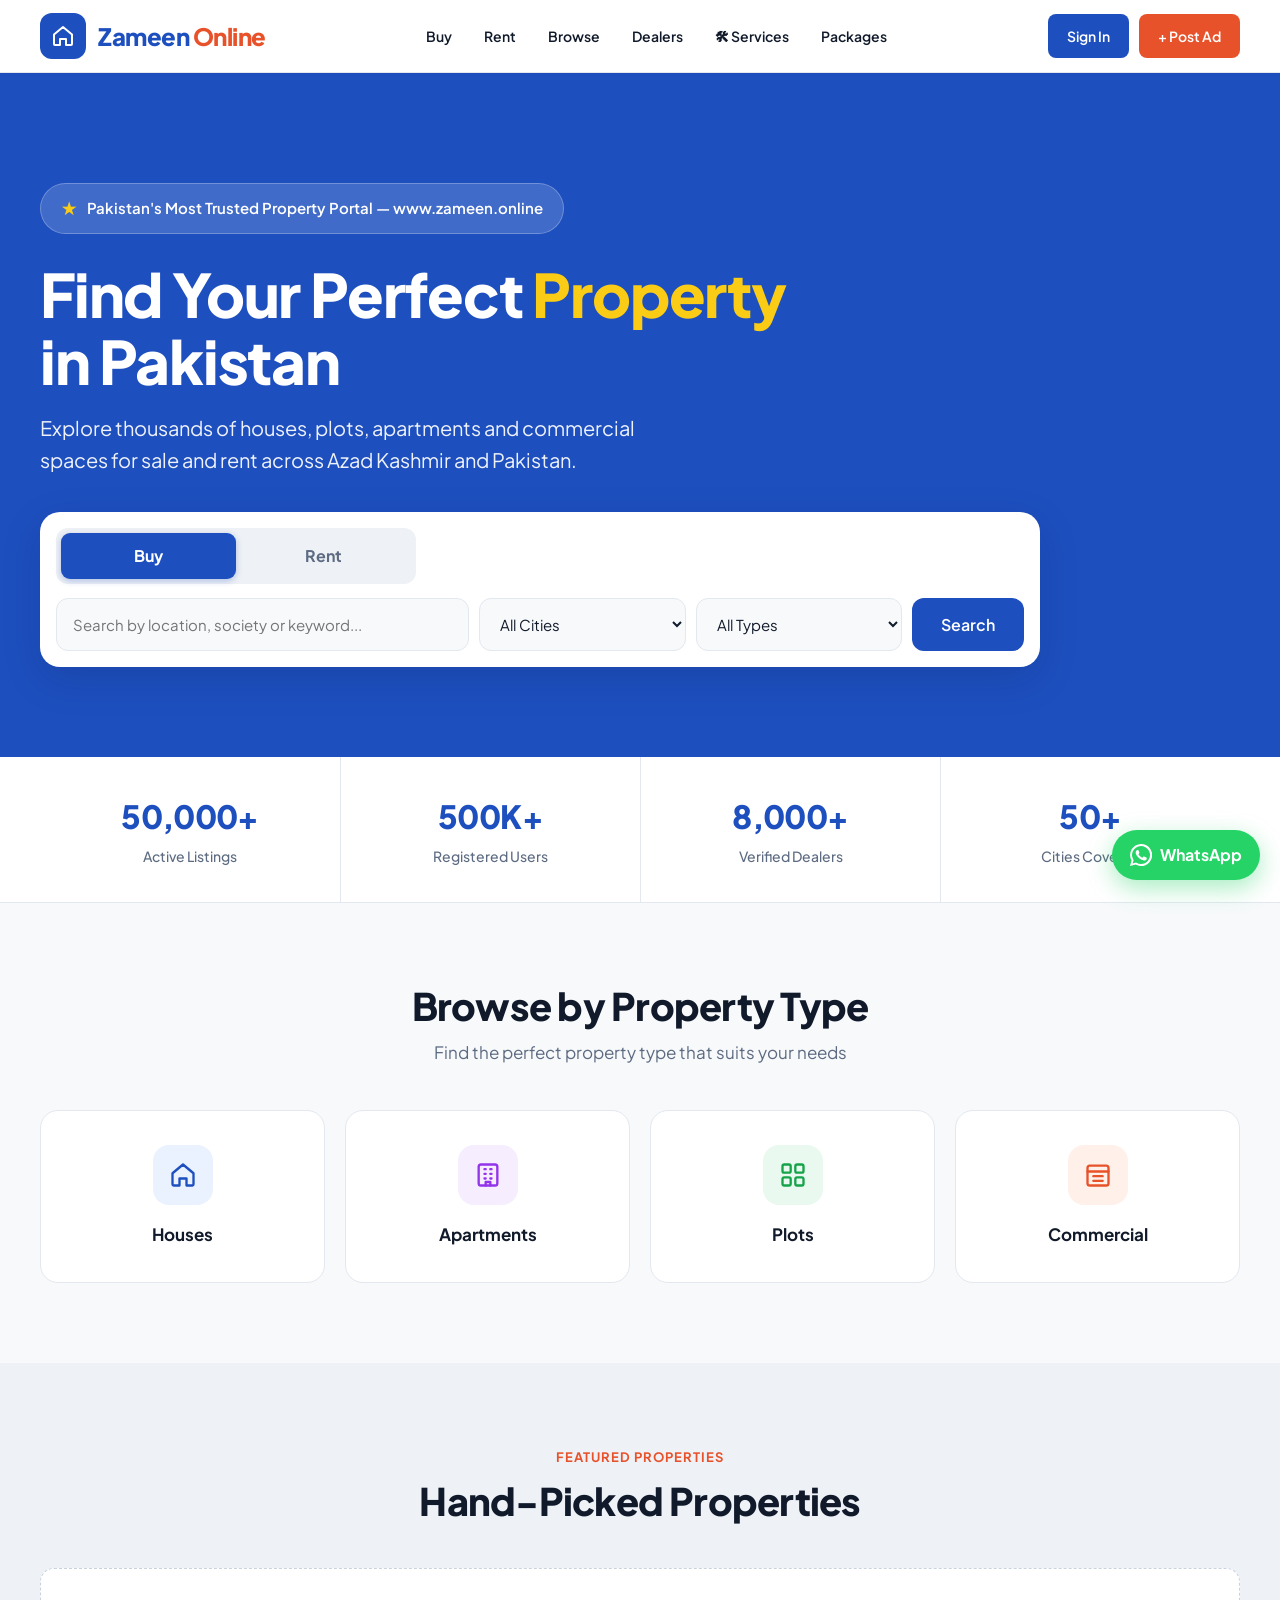
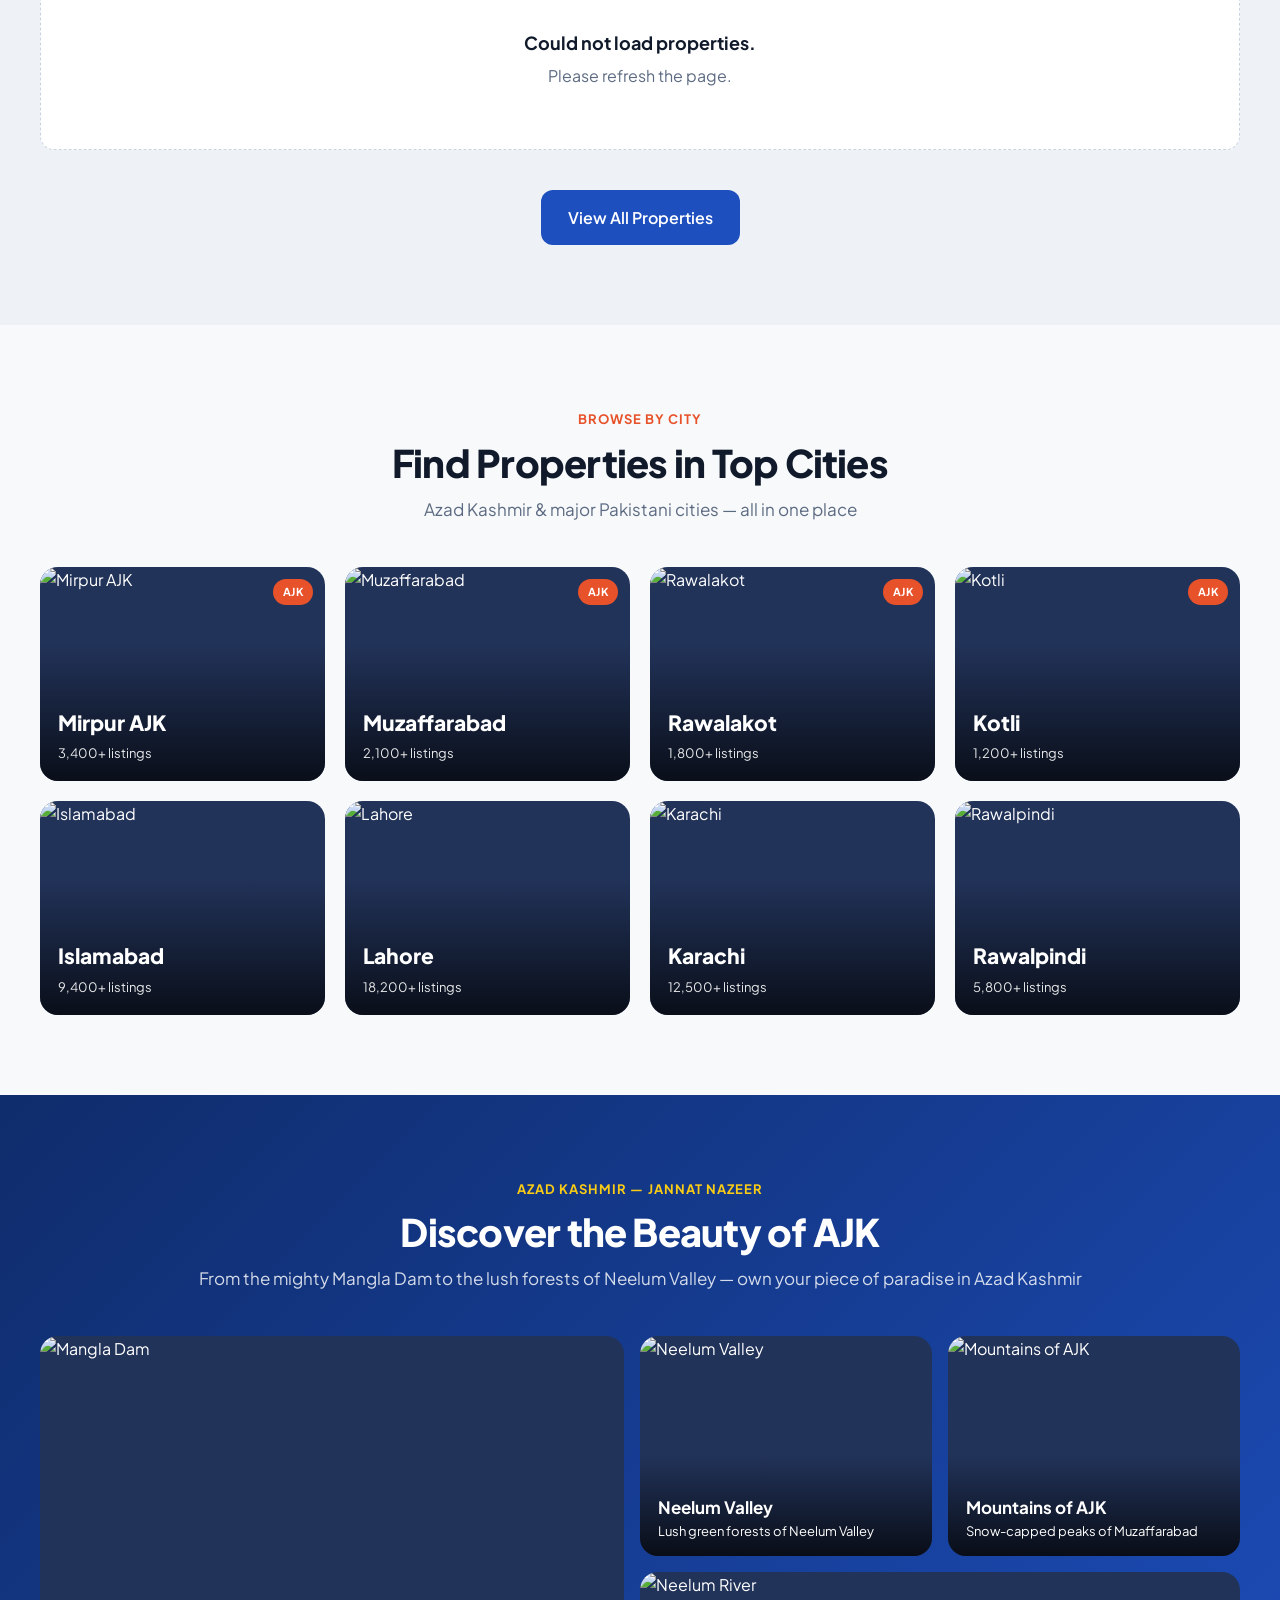
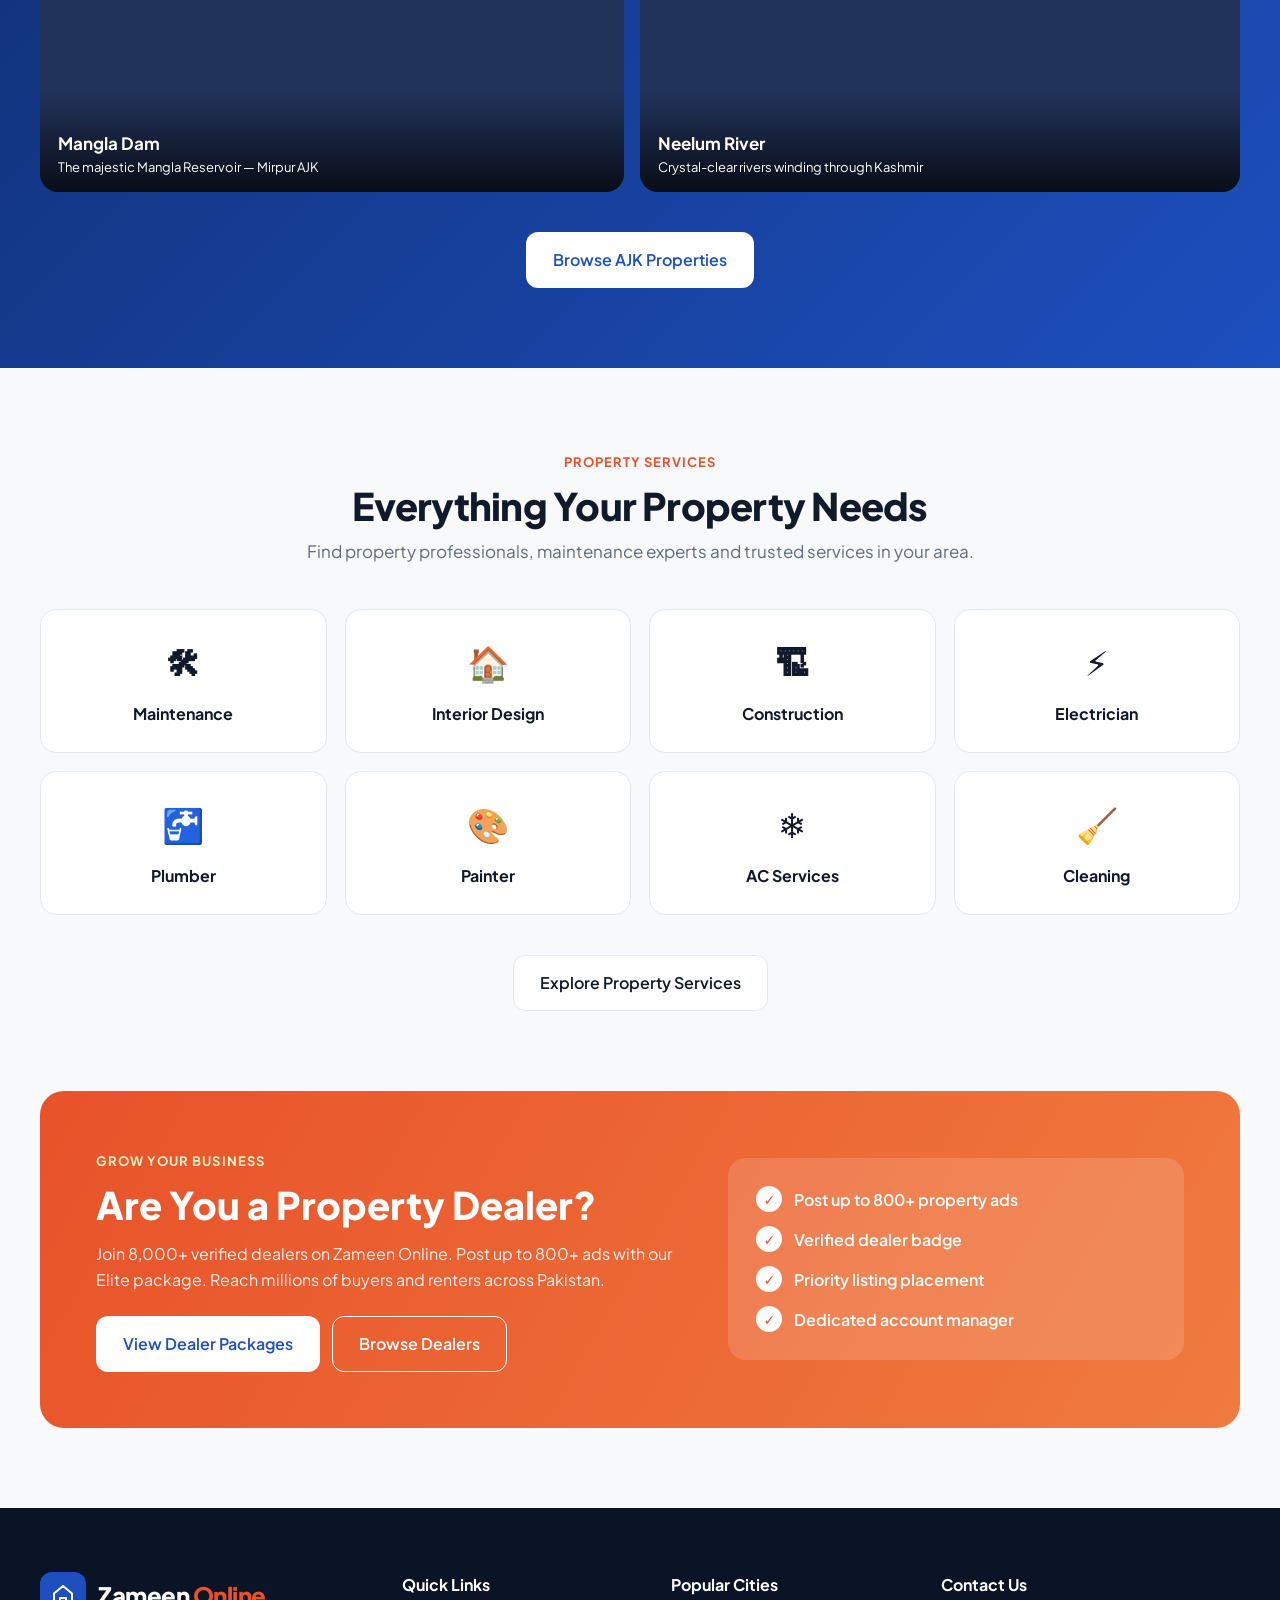
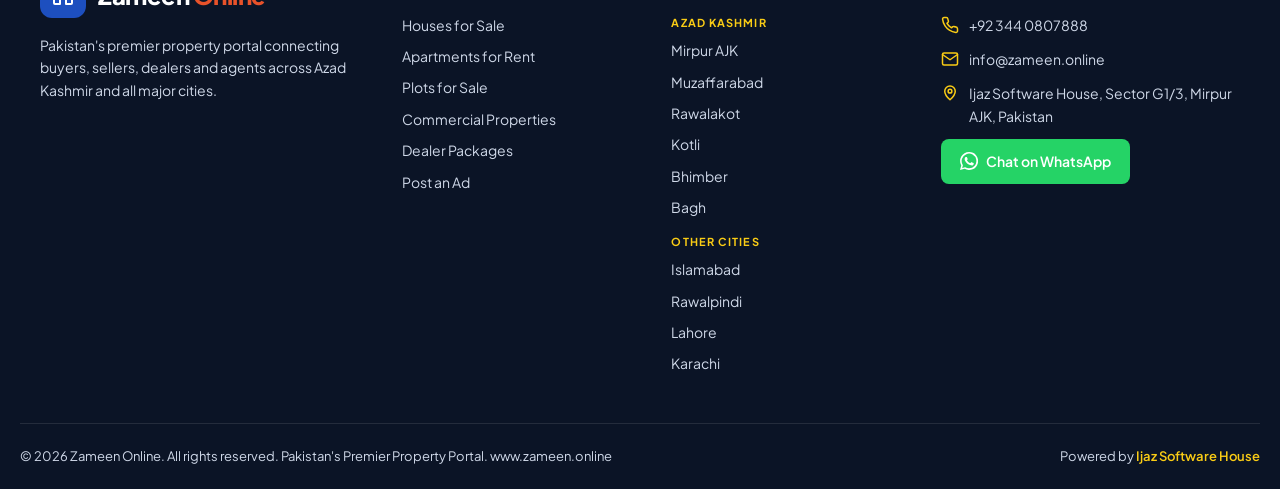
==== index.html @ d78cfe27 "Initial commit: Zameen Online project files with live Firebase config" ====
<!DOCTYPE html>
<html lang="en">
<head>
  <meta charset="UTF-8">
  <meta name="viewport" content="width=device-width, initial-scale=1.0">
  <title>Zameen Online - AJK &amp; Pakistan Premier Property Portal | Powered by Ijazs.online</title>
  <meta name="description" content="Find houses, plots, apartments and commercial properties for sale and rent across Azad Kashmir and Pakistan. Zameen Online - your trusted real estate partner.">
  <meta name="theme-color" content="#1a3f8f">
  <meta property="og:title" content="Zameen Online - AJK & Pakistan Property Portal">
  <meta property="og:description" content="Houses, plots, apartments and commercial properties for sale and rent in Mirpur, Muzaffarabad, Rawalakot, Islamabad, Lahore and more.">
  <meta property="og:image" content="https://images.unsplash.com/photo-1580587771525-78b9dba3b914?w=1200">
  <link rel="icon" href="assets/img/favicon.svg" type="image/svg+xml">
  <link rel="preconnect" href="https://fonts.googleapis.com"><link rel="preconnect" href="https://fonts.gstatic.com" crossorigin>
  <link href="https://fonts.googleapis.com/css2?family=Plus+Jakarta+Sans:wght@400;500;600;700;800&display=swap" rel="stylesheet">
  <link rel="stylesheet" href="assets/css/style.css">
</head>
<body>
<div id="site-header"></div>
<main>
  <!-- HERO -->
  <section class="hero">
    <div class="container">
      <div class="hero-badge"><span class="star">★</span> Pakistan's Most Trusted Property Portal — www.zameen.online</div>
      <h1>Find Your Perfect <span class="hl">Property</span> in Pakistan</h1>
      <p class="lead">Explore thousands of houses, plots, apartments and commercial spaces for sale and rent across Azad Kashmir and Pakistan.</p>
      <form class="search-card" id="hero-search">
        <div class="tabs" role="tablist">
          <button type="button" class="active" data-purpose="sale">Buy</button>
          <button type="button" data-purpose="rent">Rent</button>
        </div>
        <div class="search-grid">
          <input class="field" name="q" placeholder="Search by location, society or keyword...">
          <select class="field" name="city" id="hero-city"></select>
          <select class="field" name="type" id="hero-type"></select>
          <button class="btn btn-primary btn-lg" type="submit">Search</button>
        </div>
      </form>
    </div>
  </section>

  <!-- STATS -->
  <section class="stats">
    <div class="container stats-grid">
      <div class="stat"><b>50,000+</b><span>Active Listings</span></div>
      <div class="stat"><b>500K+</b><span>Registered Users</span></div>
      <div class="stat"><b>8,000+</b><span>Verified Dealers</span></div>
      <div class="stat"><b>50+</b><span>Cities Covered</span></div>
    </div>
  </section>

  <!-- PROPERTY TYPES -->
  <section class="section">
    <div class="container">
      <div class="section-head"><h2>Browse by Property Type</h2><p>Find the perfect property type that suits your needs</p></div>
      <div class="type-grid" id="type-grid"></div>
    </div>
  </section>

  <!-- FEATURED -->
  <section class="section alt">
    <div class="container">
      <div class="section-head"><span class="eyebrow">Featured Properties</span><h2>Hand-Picked Properties</h2></div>
      <div class="prop-grid" id="featured"><div class="skeleton"></div><div class="skeleton"></div><div class="skeleton"></div></div>
      <div class="section-foot"><a class="btn btn-primary btn-lg" href="listings.html">View All Properties</a></div>
    </div>
  </section>

  <!-- CITIES -->
  <section class="section">
    <div class="container">
      <div class="section-head"><span class="eyebrow">Browse by City</span><h2>Find Properties in Top Cities</h2><p>Azad Kashmir &amp; major Pakistani cities — all in one place</p></div>
      <div class="city-grid" id="city-grid"></div>
    </div>
  </section>

  <!-- AJK -->
  <section class="section ajk-band">
    <div class="container">
      <div class="section-head"><span class="eyebrow">Azad Kashmir — Jannat Nazeer</span><h2>Discover the Beauty of AJK</h2><p>From the mighty Mangla Dam to the lush forests of Neelum Valley — own your piece of paradise in Azad Kashmir</p></div>
      <div class="gallery">
        <figure><img src="https://images.unsplash.com/photo-1711554978131-d0d5a960a90e?w=1000" alt="Mangla Dam" loading="lazy"><figcaption><b>Mangla Dam</b>The majestic Mangla Reservoir — Mirpur AJK</figcaption></figure>
        <figure><img src="https://images.unsplash.com/photo-1621232082074-1a7750ecc557?w=800" alt="Neelum Valley" loading="lazy"><figcaption><b>Neelum Valley</b>Lush green forests of Neelum Valley</figcaption></figure>
        <figure><img src="https://images.unsplash.com/photo-1661667554227-6bbb8d8f3e8d?w=800" alt="Mountains of AJK" loading="lazy"><figcaption><b>Mountains of AJK</b>Snow-capped peaks of Muzaffarabad</figcaption></figure>
        <figure><img src="https://images.unsplash.com/photo-1710609942195-b9dab8f48fc6?w=1000" alt="Neelum River" loading="lazy"><figcaption><b>Neelum River</b>Crystal-clear rivers winding through Kashmir</figcaption></figure>
      </div>
      <div class="section-foot"><a class="btn btn-white btn-lg" href="listings.html?region=ajk">Browse AJK Properties</a></div>
    </div>
  </section>

  <!-- SERVICES -->
  <section class="section">
    <div class="container">
      <div class="section-head"><span class="eyebrow">Property Services</span><h2>Everything Your Property Needs</h2><p>Find property professionals, maintenance experts and trusted services in your area.</p></div>
      <div class="service-grid" id="service-grid"></div>
      <div class="section-foot"><a class="btn btn-outline btn-lg" href="services.html">Explore Property Services</a></div>
    </div>
  </section>

  <!-- DEALER CTA -->
  <section class="section" style="padding-top:0">
    <div class="container">
      <div class="cta">
        <div>
          <span class="eyebrow">Grow Your Business</span>
          <h2>Are You a Property Dealer?</h2>
          <p>Join 8,000+ verified dealers on Zameen Online. Post up to 800+ ads with our Elite package. Reach millions of buyers and renters across Pakistan.</p>
          <div class="actions"><a class="btn btn-white btn-lg" href="packages.html">View Dealer Packages</a><a class="btn btn-outline-w btn-lg" href="dealers.html">Browse Dealers</a></div>
        </div>
        <ul>
          <li>Post up to 800+ property ads</li>
          <li>Verified dealer badge</li>
          <li>Priority listing placement</li>
          <li>Dedicated account manager</li>
        </ul>
      </div>
    </div>
  </section>
</main>
<div id="site-footer"></div>
<script type="module" src="assets/js/pages/home.js"></script>
</body>
</html>
---- assets/css/style.css ----
/* =========================================================
   Zameen Online — Theme
   Powered by Ijaz Software House (www.ijazs.online)
   ========================================================= */
:root {
  --primary: #1d4fbf;
  --primary-dark: #1a3f8f;
  --primary-light: #e8effc;
  --accent: #e8522a;
  --accent-dark: #c9401c;
  --yellow: #facc15;
  --green: #16a34a;
  --purple: #9333ea;
  --bg: #f7f9fb;
  --card: #ffffff;
  --text: #111a2b;
  --muted: #5d6b82;
  --border: #e3e8ef;
  --footer: #0b1426;
  --radius: 14px;
  --radius-sm: 8px;
  --shadow: 0 1px 2px rgba(16, 24, 40, .05), 0 4px 16px rgba(16, 24, 40, .06);
  --shadow-lg: 0 12px 40px rgba(16, 24, 40, .14);
  --max: 1240px;
}

* { box-sizing: border-box; margin: 0; padding: 0; }
html { scroll-behavior: smooth; }
body {
  font-family: "Plus Jakarta Sans", ui-sans-serif, system-ui, -apple-system, "Segoe UI", sans-serif;
  background: var(--bg);
  color: var(--text);
  line-height: 1.6;
  -webkit-font-smoothing: antialiased;
}
img { max-width: 100%; display: block; }
a { color: inherit; text-decoration: none; }
button, input, select, textarea { font: inherit; color: inherit; }
.container { max-width: var(--max); margin: 0 auto; padding: 0 20px; }
.hidden { display: none !important; }

/* ---------- Buttons ---------- */
.btn {
  display: inline-flex; align-items: center; justify-content: center; gap: 8px;
  padding: 10px 18px; border-radius: var(--radius-sm); border: 1px solid transparent;
  font-weight: 600; font-size: 14px; cursor: pointer; transition: .18s ease; white-space: nowrap;
}
.btn-primary { background: var(--primary); color: #fff; }
.btn-primary:hover { background: var(--primary-dark); }
.btn-accent { background: var(--accent); color: #fff; }
.btn-accent:hover { background: var(--accent-dark); }
.btn-outline { background: #fff; border-color: var(--border); color: var(--text); }
.btn-outline:hover { border-color: var(--primary); color: var(--primary); }
.btn-white { background: #fff; color: var(--primary); }
.btn-white:hover { background: var(--primary-light); }
.btn-ghost { background: transparent; color: var(--text); }
.btn-ghost:hover { background: var(--primary-light); color: var(--primary); }
.btn-green { background: #25d366; color: #fff; }
.btn-green:hover { background: #1eb858; }
.btn-danger { background: #dc2626; color: #fff; }
.btn-danger:hover { background: #b91c1c; }
.btn-lg { padding: 14px 26px; font-size: 16px; border-radius: 12px; }
.btn-sm { padding: 6px 12px; font-size: 13px; }
.btn-block { width: 100%; }
.btn:disabled { opacity: .6; cursor: not-allowed; }

/* ---------- Header ---------- */
.site-header {
  position: sticky; top: 0; z-index: 50; background: #fff;
  border-bottom: 1px solid var(--border); box-shadow: 0 1px 3px rgba(0,0,0,.04);
}
.header-inner { display: flex; align-items: center; justify-content: space-between; height: 72px; gap: 20px; }
.logo { display: flex; align-items: center; gap: 12px; font-weight: 800; font-size: 24px; letter-spacing: -.02em; }
.logo-icon {
  width: 46px; height: 46px; border-radius: 12px; background: var(--primary);
  display: grid; place-items: center; color: #fff; flex-shrink: 0;
}
.logo-icon svg { width: 24px; height: 24px; }
.logo .z { color: var(--primary); }
.logo .o { color: var(--accent); }
.main-nav { display: flex; align-items: center; gap: 4px; }
.main-nav a {
  padding: 8px 14px; border-radius: var(--radius-sm); font-size: 14px; font-weight: 600; color: var(--text);
}
.main-nav a:hover, .main-nav a.active { background: var(--primary-light); color: var(--primary); }
.header-actions { display: flex; align-items: center; gap: 10px; }
.menu-toggle { display: none; background: none; border: 0; cursor: pointer; padding: 8px; }
.menu-toggle svg { width: 28px; height: 28px; }
.user-chip {
  display: flex; align-items: center; gap: 8px; padding: 6px 12px 6px 6px; border-radius: 99px;
  border: 1px solid var(--border); font-size: 14px; font-weight: 600; cursor: pointer; background: #fff;
}
.avatar {
  width: 30px; height: 30px; border-radius: 50%; background: var(--primary); color: #fff;
  display: grid; place-items: center; font-weight: 700; font-size: 13px;
}
.mobile-nav { display: none; }

@media (max-width: 1024px) {
  .main-nav, .header-actions .desk { display: none; }
  .menu-toggle { display: block; }
  .mobile-nav.open {
    display: flex; flex-direction: column; gap: 4px; padding: 12px 20px 20px; background: #fff;
    border-top: 1px solid var(--border);
  }
  .mobile-nav a { padding: 12px 14px; border-radius: var(--radius-sm); font-weight: 600; }
  .mobile-nav a:hover { background: var(--primary-light); color: var(--primary); }
  .mobile-nav .btn { margin-top: 6px; }
}

/* ---------- Hero ---------- */
.hero {
  position: relative; color: #fff; padding: 110px 0 90px; overflow: hidden;
  background: #1d4fbf url("https://images.unsplash.com/photo-1580587771525-78b9dba3b914?w=1600") center/cover no-repeat;
}
.hero::before {
  content: ""; position: absolute; inset: 0;
  background: linear-gradient(110deg, rgba(29,79,191,.96) 0%, rgba(29,79,191,.82) 45%, rgba(29,79,191,.45) 100%);
}
.hero .container { position: relative; }
.hero-badge {
  display: inline-flex; align-items: center; gap: 10px; padding: 10px 20px; border-radius: 99px;
  background: rgba(255,255,255,.16); border: 1px solid rgba(255,255,255,.25); backdrop-filter: blur(6px);
  font-weight: 600; font-size: 15px; margin-bottom: 26px;
}
.hero-badge .star { color: var(--yellow); font-size: 18px; }
.hero h1 { font-size: clamp(34px, 5.4vw, 60px); line-height: 1.12; font-weight: 800; letter-spacing: -.02em; max-width: 780px; }
.hero h1 .hl { color: var(--yellow); }
.hero p.lead { font-size: clamp(16px, 2vw, 20px); opacity: .92; margin: 18px 0 36px; max-width: 640px; }

.search-card {
  background: #fff; color: var(--text); border-radius: 20px; padding: 16px; box-shadow: var(--shadow-lg);
  max-width: 1000px;
}
.tabs { display: grid; grid-template-columns: 1fr 1fr; background: #eef1f5; padding: 5px; border-radius: 12px; margin-bottom: 14px; max-width: 360px; }
.tabs button {
  border: 0; background: transparent; padding: 10px; border-radius: 9px; font-weight: 700; color: var(--muted); cursor: pointer;
}
.tabs button.active { background: var(--primary); color: #fff; box-shadow: 0 2px 6px rgba(29,79,191,.3); }
.search-grid { display: grid; grid-template-columns: 2fr 1fr 1fr auto; gap: 10px; }
.field {
  width: 100%; padding: 13px 16px; border-radius: 12px; border: 1px solid var(--border); background: #f7f9fb;
  outline: none; transition: .15s; font-size: 15px;
}
.field:focus { border-color: var(--primary); background: #fff; box-shadow: 0 0 0 3px rgba(29,79,191,.12); }
textarea.field { resize: vertical; min-height: 120px; }
.search-grid .btn { border-radius: 12px; padding: 13px 28px; }
@media (max-width: 800px) {
  .hero { padding: 80px 0 60px; }
  .search-grid { grid-template-columns: 1fr; }
  .tabs { max-width: none; }
}

/* ---------- Stats ---------- */
.stats { background: #fff; border-bottom: 1px solid var(--border); }
.stats-grid { display: grid; grid-template-columns: repeat(4, 1fr); text-align: center; }
.stat { padding: 34px 10px; }
.stat + .stat { border-left: 1px solid var(--border); }
.stat b { display: block; font-size: 32px; font-weight: 800; color: var(--primary); letter-spacing: -.02em; }
.stat span { color: var(--muted); font-size: 14px; font-weight: 500; }
@media (max-width: 700px) {
  .stats-grid { grid-template-columns: 1fr 1fr; }
  .stat:nth-child(3) { border-left: 0; }
  .stat:nth-child(n+3) { border-top: 1px solid var(--border); }
  .stat b { font-size: 26px; }
}

/* ---------- Sections ---------- */
.section { padding: 80px 0; }
.section.alt { background: #eef2f7; }
.section-head { text-align: center; margin-bottom: 44px; }
.eyebrow {
  display: inline-block; font-size: 13px; font-weight: 700; color: var(--accent); text-transform: uppercase;
  letter-spacing: .08em; margin-bottom: 10px;
}
.section-head h2 { font-size: clamp(26px, 3.4vw, 38px); font-weight: 800; letter-spacing: -.02em; line-height: 1.2; }
.section-head p { color: var(--muted); font-size: 17px; margin-top: 10px; }
.section-foot { text-align: center; margin-top: 40px; }
@media (max-width: 700px) { .section { padding: 56px 0; } }

/* ---------- Type cards ---------- */
.type-grid { display: grid; grid-template-columns: repeat(4, 1fr); gap: 20px; }
.type-card {
  background: #fff; border: 1px solid var(--border); border-radius: 18px; padding: 34px 20px; text-align: center;
  transition: .2s; font-weight: 700; font-size: 17px;
}
.type-card:hover { transform: translateY(-4px); box-shadow: var(--shadow-lg); border-color: transparent; }
.type-icon { width: 60px; height: 60px; border-radius: 16px; margin: 0 auto 16px; display: grid; place-items: center; }
.type-icon svg { width: 28px; height: 28px; }
.ti-blue { background: #eaf1ff; color: var(--primary); }
.ti-purple { background: #f6edff; color: var(--purple); }
.ti-green { background: #e9f9ef; color: var(--green); }
.ti-orange { background: #fff0ea; color: var(--accent); }
.type-card small { display: block; font-weight: 500; color: var(--muted); font-size: 13px; margin-top: 4px; }
@media (max-width: 800px) { .type-grid { grid-template-columns: 1fr 1fr; gap: 14px; } }

/* ---------- Property cards ---------- */
.prop-grid { display: grid; grid-template-columns: repeat(auto-fill, minmax(280px, 1fr)); gap: 24px; }
.prop-card {
  background: #fff; border-radius: var(--radius); overflow: hidden; border: 1px solid var(--border);
  transition: .2s; display: flex; flex-direction: column;
}
.prop-card:hover { box-shadow: var(--shadow-lg); transform: translateY(-3px); }
.prop-img { position: relative; aspect-ratio: 16/11; background: #dfe6ef; overflow: hidden; }
.prop-img img { width: 100%; height: 100%; object-fit: cover; transition: .4s; }
.prop-card:hover .prop-img img { transform: scale(1.05); }
.badges { position: absolute; top: 12px; left: 12px; display: flex; gap: 6px; flex-wrap: wrap; }
.badge {
  display: inline-block; padding: 4px 10px; border-radius: 99px; font-size: 11px; font-weight: 700;
  text-transform: uppercase; letter-spacing: .04em; background: #fff; color: var(--text);
}
.badge-sale { background: var(--primary); color: #fff; }
.badge-rent { background: var(--green); color: #fff; }
.badge-featured { background: var(--yellow); color: #3b2f00; }
.badge-ajk { background: var(--accent); color: #fff; }
.badge-pending { background: #fef3c7; color: #92400e; }
.badge-approved { background: #dcfce7; color: #166534; }
.badge-rejected { background: #fee2e2; color: #991b1b; }
.badge-verified { background: #dcfce7; color: #166534; }
.fav-btn {
  position: absolute; top: 10px; right: 10px; width: 36px; height: 36px; border-radius: 50%; border: 0;
  background: rgba(255,255,255,.95); display: grid; place-items: center; cursor: pointer; color: var(--muted);
}
.fav-btn.on { color: #e11d48; }
.fav-btn svg { width: 18px; height: 18px; }
.prop-body { padding: 16px 18px 18px; display: flex; flex-direction: column; gap: 6px; flex: 1; }
.price { font-size: 21px; font-weight: 800; color: var(--primary); letter-spacing: -.01em; }
.price small { font-size: 13px; color: var(--muted); font-weight: 600; }
.prop-title { font-weight: 700; font-size: 16px; line-height: 1.35; display: -webkit-box; -webkit-line-clamp: 2; -webkit-box-orient: vertical; overflow: hidden; }
.prop-loc { color: var(--muted); font-size: 14px; display: flex; align-items: center; gap: 5px; }
.prop-loc svg { width: 15px; height: 15px; flex-shrink: 0; }
.prop-meta {
  display: flex; gap: 16px; margin-top: auto; padding-top: 12px; border-top: 1px solid var(--border);
  color: var(--muted); font-size: 13px; font-weight: 600;
}
.prop-meta span { display: flex; align-items: center; gap: 5px; }
.prop-meta svg { width: 16px; height: 16px; }

/* ---------- City cards ---------- */
.city-grid { display: grid; grid-template-columns: repeat(4, 1fr); gap: 20px; }
.city-card { position: relative; border-radius: 18px; overflow: hidden; aspect-ratio: 4/3; color: #fff; background: #22335a; }
.city-card img { width: 100%; height: 100%; object-fit: cover; transition: .5s; }
.city-card:hover img { transform: scale(1.08); }
.city-card::after { content: ""; position: absolute; inset: 0; background: linear-gradient(180deg, transparent 35%, rgba(0,0,0,.72)); }
.city-card .info { position: absolute; left: 18px; bottom: 16px; z-index: 1; }
.city-card h3 { font-size: 21px; font-weight: 800; }
.city-card .info span { font-size: 13px; opacity: .9; }
.city-card .badge { position: absolute; top: 12px; right: 12px; z-index: 1; }
@media (max-width: 900px) { .city-grid { grid-template-columns: 1fr 1fr; gap: 14px; } .city-card h3 { font-size: 17px; } }

/* ---------- AJK band ---------- */
.ajk-band { background: linear-gradient(135deg, #0f2c6b, #1d4fbf); color: #fff; }
.ajk-band .section-head p { color: rgba(255,255,255,.82); }
.ajk-band .eyebrow { color: var(--yellow); }
.gallery { display: grid; grid-template-columns: 2fr 1fr 1fr; grid-template-rows: 220px 220px; gap: 16px; }
.gallery figure { position: relative; border-radius: 18px; overflow: hidden; background: #22335a; }
.gallery figure:first-child { grid-row: span 2; }
.gallery img { width: 100%; height: 100%; object-fit: cover; }
.gallery figcaption {
  position: absolute; left: 0; right: 0; bottom: 0; padding: 40px 18px 14px;
  background: linear-gradient(transparent, rgba(0,0,0,.75)); font-size: 13px;
}
.gallery figcaption b { display: block; font-size: 17px; }
.gallery figure:nth-child(4) { grid-column: span 2; }
@media (max-width: 800px) {
  .gallery { grid-template-columns: 1fr 1fr; grid-template-rows: auto; }
  .gallery figure { height: 180px; }
  .gallery figure:first-child { grid-column: span 2; grid-row: auto; height: 240px; }
  .gallery figure:nth-child(4) { grid-column: span 2; }
}

/* ---------- Services ---------- */
.service-grid { display: grid; grid-template-columns: repeat(4, 1fr); gap: 18px; }
.service-card {
  background: #fff; border: 1px solid var(--border); border-radius: 16px; padding: 26px 16px; text-align: center;
  font-weight: 700; transition: .2s;
}
.service-card:hover { border-color: var(--primary); box-shadow: var(--shadow); transform: translateY(-3px); }
.service-card .emoji { font-size: 34px; display: block; margin-bottom: 10px; }
@media (max-width: 800px) { .service-grid { grid-template-columns: 1fr 1fr; gap: 12px; } }

/* ---------- Dealer CTA ---------- */
.cta {
  background: linear-gradient(120deg, var(--accent), #f07b3f); color: #fff; border-radius: 24px; padding: 56px;
  display: grid; grid-template-columns: 1.3fr 1fr; gap: 40px; align-items: center; position: relative; overflow: hidden;
}
.cta .eyebrow { color: #fff3c4; }
.cta h2 { font-size: clamp(26px, 3.4vw, 38px); font-weight: 800; line-height: 1.2; }
.cta p { opacity: .92; margin: 14px 0 24px; font-size: 16px; }
.cta ul { list-style: none; display: grid; gap: 14px; background: rgba(255,255,255,.14); padding: 28px; border-radius: 18px; }
.cta li { display: flex; gap: 12px; align-items: center; font-weight: 600; }
.cta li::before {
  content: "✓"; width: 26px; height: 26px; border-radius: 50%; background: #fff; color: var(--accent);
  display: grid; place-items: center; font-weight: 800; flex-shrink: 0; font-size: 14px;
}
.cta .actions { display: flex; gap: 12px; flex-wrap: wrap; }
.cta .btn-outline-w { border: 1.5px solid #fff; color: #fff; background: transparent; }
.cta .btn-outline-w:hover { background: rgba(255,255,255,.14); }
@media (max-width: 800px) { .cta { grid-template-columns: 1fr; padding: 32px 22px; } }

/* ---------- Footer ---------- */
.site-footer { background: var(--footer); color: #cfd8e8; padding: 64px 0 0; margin-top: 0; }
.footer-grid { display: grid; grid-template-columns: 1.4fr 1fr 1fr 1.3fr; gap: 40px; }
.site-footer .logo { color: #fff; margin-bottom: 16px; }
.site-footer .logo .z { color: #fff; }
.site-footer h4 { color: #fff; font-size: 16px; margin-bottom: 16px; }
.site-footer h5 { color: var(--yellow); font-size: 11px; letter-spacing: .1em; margin: 6px 0 8px; }
.site-footer ul { list-style: none; display: grid; gap: 9px; font-size: 14px; }
.site-footer a:hover { color: #fff; }
.site-footer p { font-size: 14px; }
.contact-line { display: flex; gap: 10px; align-items: flex-start; font-size: 14px; margin-bottom: 12px; }
.contact-line svg { width: 18px; height: 18px; flex-shrink: 0; margin-top: 2px; color: var(--yellow); }
.footer-bottom {
  margin-top: 48px; border-top: 1px solid rgba(255,255,255,.1); padding: 22px 0; font-size: 13px;
  display: flex; justify-content: space-between; gap: 16px; flex-wrap: wrap;
}
.footer-bottom a { color: var(--yellow); font-weight: 600; }
@media (max-width: 900px) { .footer-grid { grid-template-columns: 1fr 1fr; } }
@media (max-width: 560px) { .footer-grid { grid-template-columns: 1fr; } }

.wa-float {
  position: fixed; right: 20px; bottom: 20px; z-index: 60; background: #25d366; color: #fff; border-radius: 99px;
  padding: 12px 18px; display: flex; align-items: center; gap: 8px; font-weight: 700; box-shadow: 0 8px 24px rgba(37,211,102,.4);
}
.wa-float svg { width: 22px; height: 22px; }
@media (max-width: 560px) { .wa-float span { display: none; } .wa-float { padding: 14px; } }

/* ---------- Page header ---------- */
.page-hero { background: linear-gradient(120deg, var(--primary-dark), var(--primary)); color: #fff; padding: 48px 0; }
.page-hero h1 { font-size: clamp(26px, 3.6vw, 38px); font-weight: 800; letter-spacing: -.02em; }
.page-hero p { opacity: .88; margin-top: 6px; }
.crumbs { font-size: 13px; opacity: .8; margin-bottom: 8px; }
.crumbs a:hover { text-decoration: underline; }

/* ---------- Listings layout ---------- */
.listing-layout { display: grid; grid-template-columns: 290px 1fr; gap: 28px; padding: 36px 0 70px; align-items: start; }
.filters { background: #fff; border: 1px solid var(--border); border-radius: var(--radius); padding: 22px; position: sticky; top: 92px; }
.filters h3 { font-size: 17px; margin-bottom: 16px; display: flex; justify-content: space-between; align-items: center; }
.filters h3 button { background: none; border: 0; color: var(--accent); font-weight: 600; font-size: 13px; cursor: pointer; }
.form-group { margin-bottom: 16px; }
.form-group label { display: block; font-size: 13px; font-weight: 700; margin-bottom: 6px; color: #334155; }
.form-row { display: grid; grid-template-columns: 1fr 1fr; gap: 10px; }
.filters .field { padding: 10px 12px; font-size: 14px; border-radius: 10px; }
.chip-row { display: flex; flex-wrap: wrap; gap: 6px; }
.chip {
  padding: 7px 13px; border-radius: 99px; border: 1px solid var(--border); background: #fff; font-size: 13px;
  font-weight: 600; cursor: pointer;
}
.chip.active { background: var(--primary); color: #fff; border-color: var(--primary); }
.results-bar { display: flex; justify-content: space-between; align-items: center; margin-bottom: 18px; gap: 12px; flex-wrap: wrap; }
.results-bar h2 { font-size: 20px; }
.results-bar .field { width: auto; padding: 9px 12px; font-size: 14px; }
.filter-toggle { display: none; }
@media (max-width: 900px) {
  .listing-layout { grid-template-columns: 1fr; }
  .filters { position: static; display: none; }
  .filters.open { display: block; }
  .filter-toggle { display: inline-flex; }
}
.empty {
  text-align: center; padding: 60px 20px; background: #fff; border: 1px dashed #c9d3e0; border-radius: var(--radius);
  color: var(--muted);
}
.empty b { display: block; font-size: 18px; color: var(--text); margin-bottom: 6px; }
.pager { display: flex; justify-content: center; gap: 6px; margin-top: 32px; flex-wrap: wrap; }
.pager button { min-width: 40px; height: 40px; border-radius: 10px; border: 1px solid var(--border); background: #fff; font-weight: 700; cursor: pointer; }
.pager button.active { background: var(--primary); color: #fff; border-color: var(--primary); }

/* ---------- Property detail ---------- */
.detail-layout { display: grid; grid-template-columns: 1fr 360px; gap: 28px; padding: 32px 0 70px; align-items: start; }
.gallery-main { border-radius: var(--radius); overflow: hidden; aspect-ratio: 16/10; background: #dfe6ef; position: relative; }
.gallery-main img { width: 100%; height: 100%; object-fit: cover; }
.thumbs { display: flex; gap: 10px; margin-top: 10px; overflow-x: auto; padding-bottom: 4px; }
.thumbs img { width: 96px; height: 68px; object-fit: cover; border-radius: 10px; cursor: pointer; opacity: .6; border: 2px solid transparent; flex-shrink: 0; }
.thumbs img.active { opacity: 1; border-color: var(--primary); }
.panel { background: #fff; border: 1px solid var(--border); border-radius: var(--radius); padding: 24px; margin-top: 20px; }
.panel h2 { font-size: 19px; margin-bottom: 14px; }
.detail-title { font-size: clamp(22px, 3vw, 30px); font-weight: 800; line-height: 1.25; letter-spacing: -.01em; }
.detail-price { font-size: 30px; font-weight: 800; color: var(--primary); }
.spec-grid { display: grid; grid-template-columns: repeat(auto-fill, minmax(150px, 1fr)); gap: 12px; }
.spec { background: #f4f7fb; border-radius: 12px; padding: 14px; }
.spec small { display: block; color: var(--muted); font-size: 12px; font-weight: 600; text-transform: uppercase; letter-spacing: .04em; }
.spec b { font-size: 16px; }
.desc { white-space: pre-line; color: #334155; }
.side-card { background: #fff; border: 1px solid var(--border); border-radius: var(--radius); padding: 22px; position: sticky; top: 92px; }
.agent { display: flex; gap: 12px; align-items: center; margin-bottom: 18px; }
.agent .avatar { width: 52px; height: 52px; font-size: 20px; }
.agent b { display: block; }
.agent small { color: var(--muted); }
.side-card .btn { margin-bottom: 10px; }
@media (max-width: 960px) { .detail-layout { grid-template-columns: 1fr; } .side-card { position: static; } }

/* ---------- Dealers / Services list ---------- */
.dealer-grid { display: grid; grid-template-columns: repeat(auto-fill, minmax(290px, 1fr)); gap: 20px; }
.dealer-card { background: #fff; border: 1px solid var(--border); border-radius: var(--radius); padding: 22px; display: flex; flex-direction: column; gap: 12px; }
.dealer-top { display: flex; gap: 14px; align-items: center; }
.dealer-logo {
  width: 58px; height: 58px; border-radius: 14px; background: var(--primary-light); color: var(--primary);
  display: grid; place-items: center; font-weight: 800; font-size: 20px; flex-shrink: 0; overflow: hidden;
}
.dealer-logo img { width: 100%; height: 100%; object-fit: cover; }
.dealer-card h3 { font-size: 17px; line-height: 1.3; }
.dealer-card .muted { color: var(--muted); font-size: 13px; }
.dealer-card .row { display: flex; gap: 8px; margin-top: auto; }
.dealer-card .row .btn { flex: 1; }
.rating { color: #f59e0b; font-weight: 700; font-size: 14px; }

/* ---------- Packages ---------- */
.plan-grid { display: grid; grid-template-columns: repeat(4, 1fr); gap: 20px; align-items: stretch; }
.plan { background: #fff; border: 1px solid var(--border); border-radius: 20px; padding: 30px 24px; display: flex; flex-direction: column; position: relative; }
.plan.popular { border: 2px solid var(--primary); box-shadow: var(--shadow-lg); }
.plan .ribbon { position: absolute; top: -13px; left: 50%; transform: translateX(-50%); background: var(--accent); color: #fff; font-size: 12px; font-weight: 700; padding: 5px 14px; border-radius: 99px; white-space: nowrap; }
.plan h3 { font-size: 20px; }
.plan .amount { font-size: 34px; font-weight: 800; color: var(--primary); margin: 12px 0 2px; letter-spacing: -.02em; }
.plan .per { color: var(--muted); font-size: 13px; margin-bottom: 20px; }
.plan ul { list-style: none; display: grid; gap: 10px; margin-bottom: 26px; font-size: 14px; }
.plan li::before { content: "✓ "; color: var(--green); font-weight: 800; }
.plan .btn { margin-top: auto; }
@media (max-width: 1000px) { .plan-grid { grid-template-columns: 1fr 1fr; } }
@media (max-width: 600px) { .plan-grid { grid-template-columns: 1fr; } }

/* ---------- Forms / auth ---------- */
.auth-wrap { min-height: calc(100vh - 72px); display: grid; place-items: center; padding: 40px 20px; background: linear-gradient(160deg, #eaf1ff, #f7f9fb 60%); }
.auth-card { width: 100%; max-width: 440px; background: #fff; border-radius: 20px; padding: 34px; box-shadow: var(--shadow-lg); }
.auth-card h1 { font-size: 26px; margin-bottom: 4px; }
.auth-card .sub { color: var(--muted); margin-bottom: 22px; }
.form-card { background: #fff; border: 1px solid var(--border); border-radius: var(--radius); padding: 28px; }
.form-card h2 { font-size: 18px; margin: 8px 0 16px; padding-bottom: 10px; border-bottom: 1px solid var(--border); }
.grid-2 { display: grid; grid-template-columns: 1fr 1fr; gap: 14px; }
.grid-3 { display: grid; grid-template-columns: repeat(3, 1fr); gap: 14px; }
@media (max-width: 640px) { .grid-2, .grid-3 { grid-template-columns: 1fr; } .form-card, .auth-card { padding: 22px; } }
.alert { padding: 12px 14px; border-radius: 10px; font-size: 14px; margin-bottom: 14px; }
.alert-error { background: #fee2e2; color: #991b1b; }
.alert-ok { background: #dcfce7; color: #166534; }
.alert-info { background: #e0ecff; color: #1e3a8a; }
.upload-box { border: 2px dashed #c9d3e0; border-radius: 14px; padding: 26px; text-align: center; cursor: pointer; background: #f9fbfd; color: var(--muted); }
.upload-box:hover { border-color: var(--primary); color: var(--primary); }
.previews { display: flex; gap: 10px; flex-wrap: wrap; margin-top: 12px; }
.previews div { position: relative; }
.previews img { width: 96px; height: 72px; object-fit: cover; border-radius: 10px; }
.previews button { position: absolute; top: -6px; right: -6px; width: 22px; height: 22px; border-radius: 50%; border: 0; background: #dc2626; color: #fff; cursor: pointer; font-size: 12px; }
.switch-link { text-align: center; margin-top: 18px; font-size: 14px; color: var(--muted); }
.switch-link a { color: var(--primary); font-weight: 700; }

/* ---------- Dashboard / Admin ---------- */
.dash { display: grid; grid-template-columns: 240px 1fr; gap: 24px; padding: 32px 0 70px; align-items: start; }
.dash-nav { background: #fff; border: 1px solid var(--border); border-radius: var(--radius); padding: 10px; position: sticky; top: 92px; }
.dash-nav button { display: flex; width: 100%; text-align: left; background: none; border: 0; padding: 11px 14px; border-radius: 10px; font-weight: 600; cursor: pointer; justify-content: space-between; }
.dash-nav button.active, .dash-nav button:hover { background: var(--primary-light); color: var(--primary); }
.dash-nav .count { background: var(--accent); color: #fff; border-radius: 99px; font-size: 11px; padding: 1px 8px; }
.kpis { display: grid; grid-template-columns: repeat(4, 1fr); gap: 16px; margin-bottom: 22px; }
.kpi { background: #fff; border: 1px solid var(--border); border-radius: var(--radius); padding: 18px; }
.kpi small { color: var(--muted); font-weight: 600; font-size: 13px; }
.kpi b { display: block; font-size: 28px; font-weight: 800; color: var(--primary); }
.table-wrap { background: #fff; border: 1px solid var(--border); border-radius: var(--radius); overflow-x: auto; }
table { width: 100%; border-collapse: collapse; font-size: 14px; }
th, td { padding: 12px 14px; text-align: left; border-bottom: 1px solid var(--border); vertical-align: middle; }
th { background: #f4f7fb; font-size: 12px; text-transform: uppercase; letter-spacing: .05em; color: var(--muted); white-space: nowrap; }
tr:last-child td { border-bottom: 0; }
td .thumb { width: 64px; height: 46px; border-radius: 8px; object-fit: cover; background: #dfe6ef; }
td .actions { display: flex; gap: 6px; flex-wrap: wrap; }
@media (max-width: 900px) {
  .dash { grid-template-columns: 1fr; }
  .dash-nav { position: static; display: flex; overflow-x: auto; }
  .dash-nav button { white-space: nowrap; width: auto; gap: 8px; }
  .kpis { grid-template-columns: 1fr 1fr; }
}

/* ---------- Modal & toast ---------- */
.modal-bg { position: fixed; inset: 0; background: rgba(11,20,38,.55); z-index: 100; display: grid; place-items: center; padding: 20px; }
.modal { background: #fff; border-radius: 18px; padding: 26px; width: 100%; max-width: 520px; max-height: 90vh; overflow-y: auto; }
.modal h3 { font-size: 20px; margin-bottom: 14px; }
.toast {
  position: fixed; left: 50%; bottom: 26px; transform: translateX(-50%); background: var(--text); color: #fff;
  padding: 12px 20px; border-radius: 12px; font-weight: 600; z-index: 200; box-shadow: var(--shadow-lg); font-size: 14px;
}
.demo-bar { background: var(--yellow); color: #3b2f00; text-align: center; font-size: 13px; font-weight: 600; padding: 7px 12px; }
.skeleton { background: linear-gradient(90deg, #e9eef4 25%, #f4f7fa 50%, #e9eef4 75%); background-size: 200% 100%; animation: sk 1.2s infinite; border-radius: var(--radius); height: 330px; }
@keyframes sk { to { background-position: -200% 0; } }
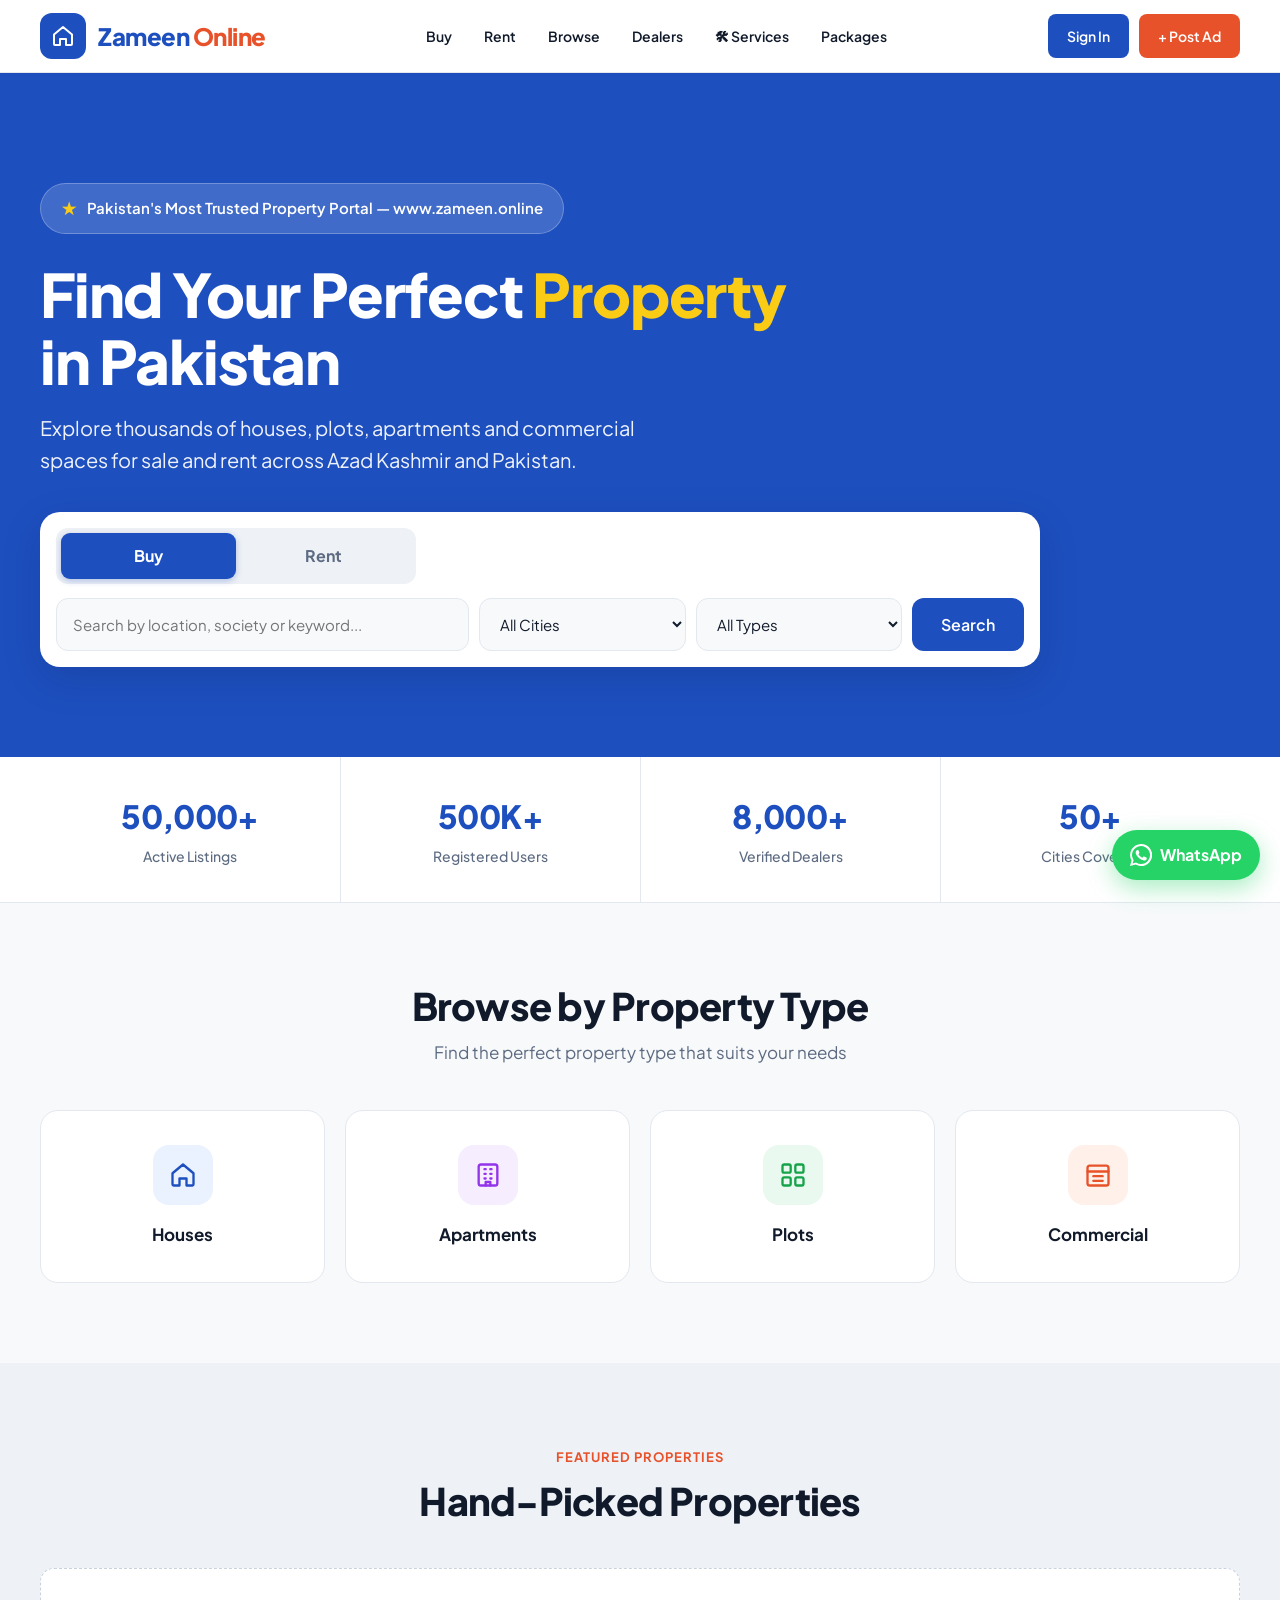
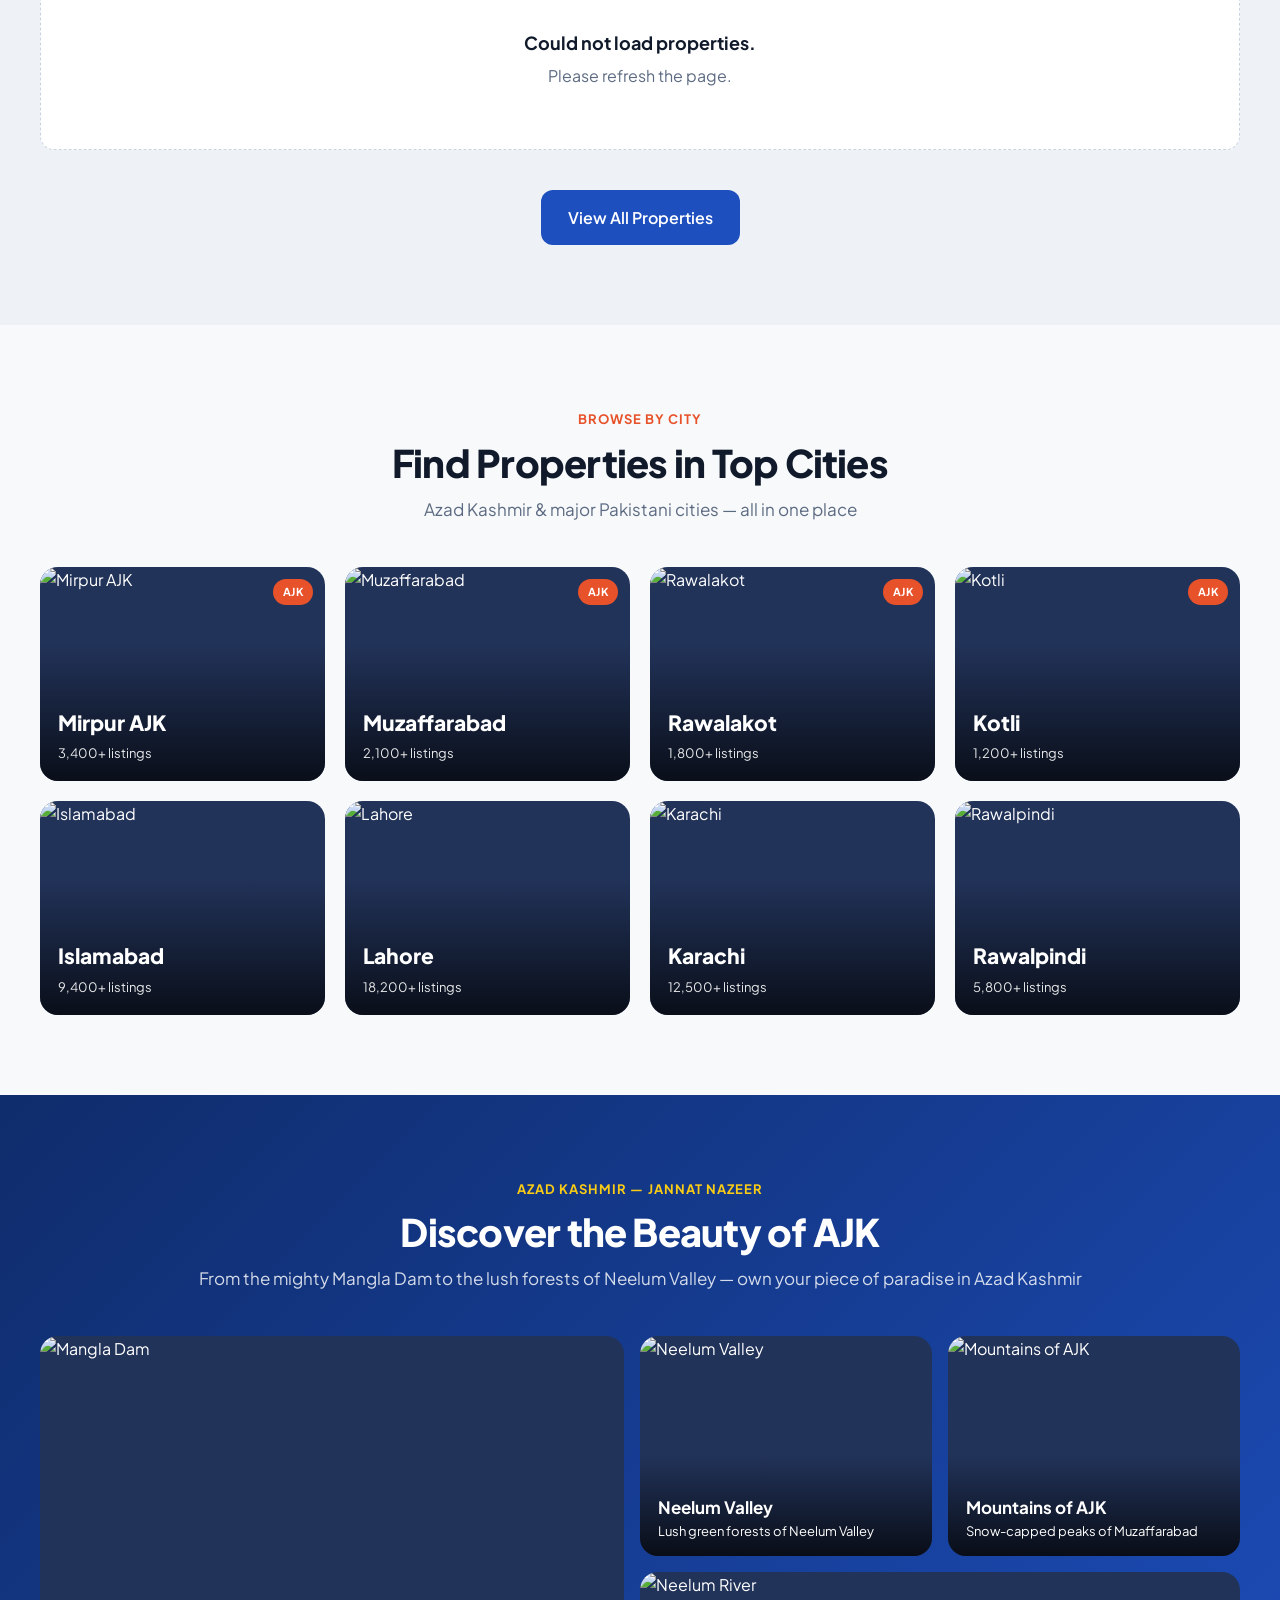
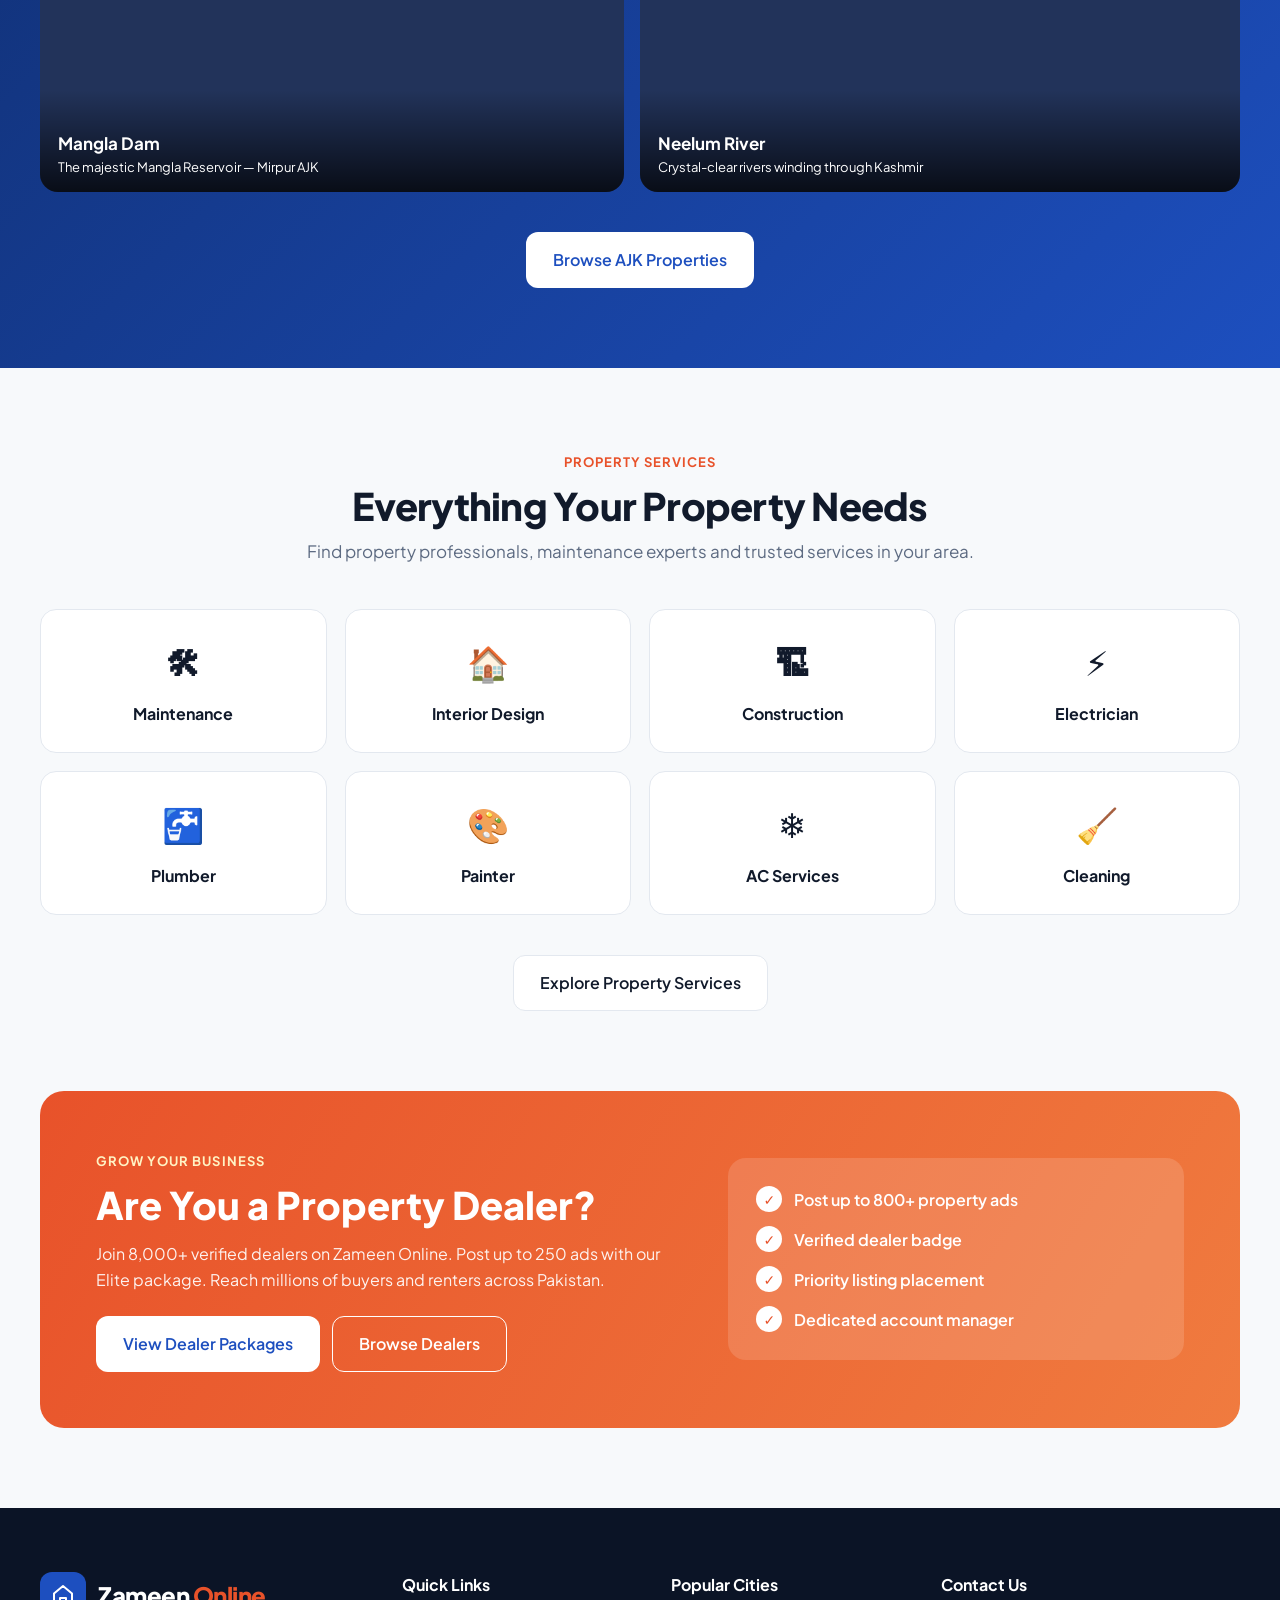
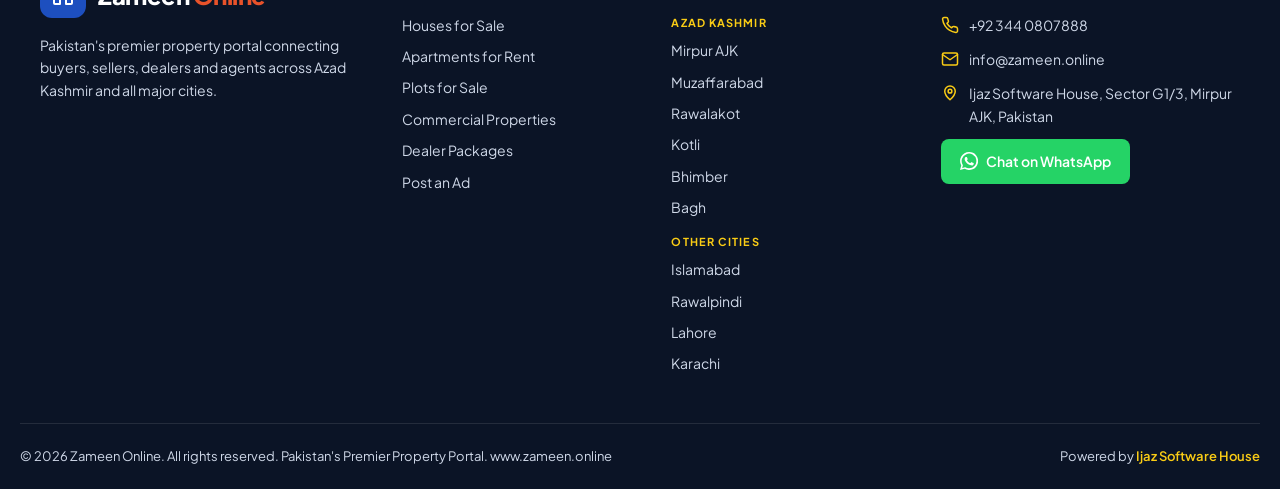
==== commit d22a4d6d: "Update package limits: Basic 1 ad, Gold 10 ads, Platinum 100 ads, Elite 250 ads" ====
--- a/index.html
+++ b/index.html
@@ -103,7 +103,7 @@
         <div>
           <span class="eyebrow">Grow Your Business</span>
           <h2>Are You a Property Dealer?</h2>
-          <p>Join 8,000+ verified dealers on Zameen Online. Post up to 800+ ads with our Elite package. Reach millions of buyers and renters across Pakistan.</p>
+          <p>Join 8,000+ verified dealers on Zameen Online. Post up to 250 ads with our Elite package. Reach millions of buyers and renters across Pakistan.</p>
           <div class="actions"><a class="btn btn-white btn-lg" href="packages.html">View Dealer Packages</a><a class="btn btn-outline-w btn-lg" href="dealers.html">Browse Dealers</a></div>
         </div>
         <ul>
--- a/assets/css/style.css
+++ b/assets/css/style.css
@@ -217,6 +217,11 @@
 .badge-approved { background: #dcfce7; color: #166534; }
 .badge-rejected { background: #fee2e2; color: #991b1b; }
 .badge-verified { background: #dcfce7; color: #166534; }
+.badge-super_admin { background: #6366f1; color: #fff; box-shadow: 0 2px 6px rgba(99,102,241,.35); }
+.badge-admin { background: var(--primary); color: #fff; }
+.badge-district_admin { background: #0891b2; color: #fff; }
+.badge-dealer { background: #059669; color: #fff; }
+.badge-user { background: #e2e8f0; color: #334155; }
 .fav-btn {
   position: absolute; top: 10px; right: 10px; width: 36px; height: 36px; border-radius: 50%; border: 0;
   background: rgba(255,255,255,.95); display: grid; place-items: center; cursor: pointer; color: var(--muted);
@@ -466,6 +471,113 @@
   .kpis { grid-template-columns: 1fr 1fr; }
 }
 
+/* ---------- Multi-tier Admin styles ---------- */
+.admin-topbar {
+  display: flex;
+  align-items: center;
+  justify-content: space-between;
+  gap: 16px;
+  background: #fff;
+  border: 1px solid var(--border);
+  border-radius: var(--radius);
+  padding: 16px 20px;
+  margin-bottom: 20px;
+  flex-wrap: wrap;
+}
+.admin-user-info { display: flex; align-items: center; gap: 12px; flex-wrap: wrap; }
+.admin-user-info h3 { margin: 0; font-size: 18px; display: flex; align-items: center; gap: 8px; }
+.district-box {
+  display: flex;
+  align-items: center;
+  gap: 10px;
+  background: var(--primary-light);
+  padding: 8px 14px;
+  border-radius: 12px;
+  border: 1px solid rgba(26,63,143,.15);
+}
+.district-box label { font-size: 13px; font-weight: 700; color: var(--primary); white-space: nowrap; }
+.district-box select {
+  font-weight: 700;
+  border: 1px solid var(--border);
+  border-radius: 8px;
+  padding: 6px 12px;
+  background: #fff;
+  color: var(--text);
+  outline: none;
+  cursor: pointer;
+}
+.tag-badge {
+  display: inline-block;
+  padding: 2px 8px;
+  border-radius: 6px;
+  font-size: 11px;
+  font-weight: 600;
+  background: #e2e8f0;
+  color: #334155;
+  margin-right: 4px;
+}
+.mod-stamp {
+  font-size: 11px;
+  color: var(--muted);
+  display: block;
+  margin-top: 4px;
+  font-style: italic;
+}
+
+/* ---------- Quota & Dashboard Enhancements ---------- */
+.quota-box {
+  background: #fff;
+  border: 1px solid var(--border);
+  border-radius: var(--radius);
+  padding: 18px 22px;
+  margin-bottom: 22px;
+}
+.quota-head {
+  display: flex;
+  justify-content: space-between;
+  align-items: center;
+  margin-bottom: 10px;
+  flex-wrap: wrap;
+  gap: 8px;
+}
+.quota-bar {
+  width: 100%;
+  height: 10px;
+  background: #e2e8f0;
+  border-radius: 99px;
+  overflow: hidden;
+}
+.quota-fill {
+  height: 100%;
+  background: var(--primary);
+  border-radius: 99px;
+  transition: width 0.4s ease;
+}
+.quota-fill.warning { background: #f59e0b; }
+.quota-fill.danger { background: #ef4444; }
+.filter-pills {
+  display: flex;
+  gap: 8px;
+  margin-bottom: 16px;
+  flex-wrap: wrap;
+}
+.filter-pill {
+  padding: 6px 14px;
+  border-radius: 99px;
+  background: #f1f5f9;
+  border: 1px solid var(--border);
+  font-size: 13px;
+  font-weight: 600;
+  color: var(--muted);
+  cursor: pointer;
+  transition: .15s;
+}
+.filter-pill.active, .filter-pill:hover {
+  background: var(--primary);
+  color: #fff;
+  border-color: var(--primary);
+}
+
 /* ---------- Modal & toast ---------- */
 .modal-bg { position: fixed; inset: 0; background: rgba(11,20,38,.55); z-index: 100; display: grid; place-items: center; padding: 20px; }
 .modal { background: #fff; border-radius: 18px; padding: 26px; width: 100%; max-width: 520px; max-height: 90vh; overflow-y: auto; }
